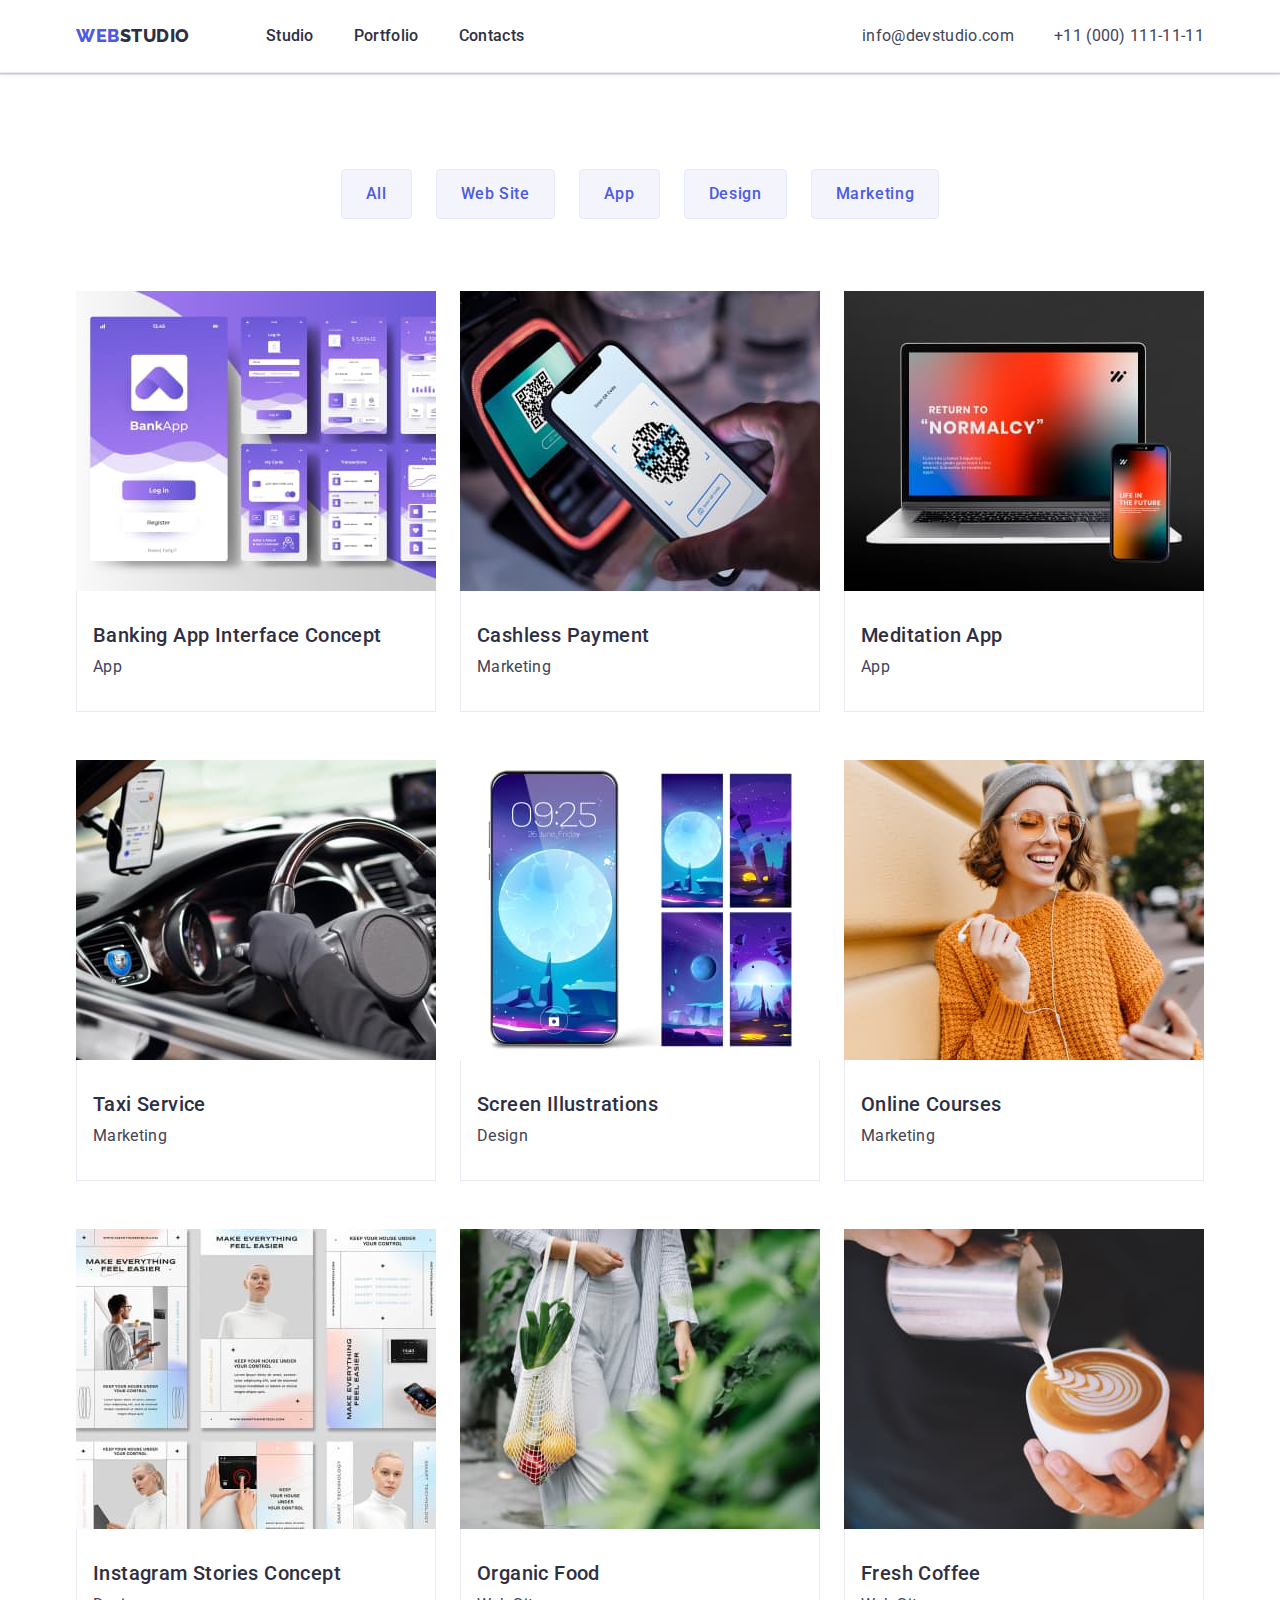
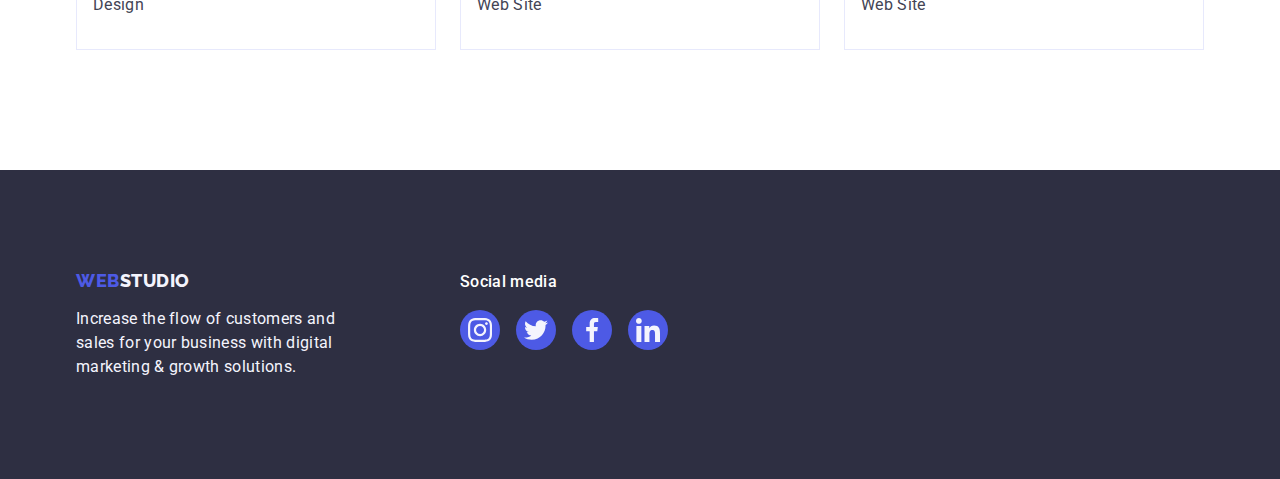
==== portfolio.html @ 392fb7d0 "Initial commit" ====
<!DOCTYPE html>
<html lang="en">
  <head>
    <meta charset="UTF-8" />
    <meta http-equiv="X-UA-Compatible" content="IE=edge" />
    <meta name="viewport" content="width=device-width, initial-scale=1.0" />
    <title>WebStudio</title>
    <link
      rel="stylesheet"
      href="https://cdn.jsdelivr.net/npm/modern-normalize@1.1.0/modern-normalize.min.css"
    />
    <link rel="preconnect" href="https://fonts.googleapis.com" />
    <link rel="preconnect" href="https://fonts.gstatic.com" crossorigin />
    <link
      href="https://fonts.googleapis.com/css2?family=Raleway:wght@800&family=Roboto:wght@400;500;700;900&display=swap"
      rel="stylesheet"
    />
    <link rel="stylesheet" href="./css/styles.css" />
  </head>
  <body>
    <header class="page-header">
      <div class="container page-header-container">
        <nav class="page-nav">
          <a class="logo-type link" href="./index.html"
            >Web<span class="colorr">Studio</span></a
          >
          <ul class="menu-list list">
            <li class="menu-item">
              <a class="menu-link link" href="./index.html">Studio</a>
            </li>

            <li class="menu-item">
              <a class="menu-link link" href="./portfolio.html">Portfolio</a>
            </li>

            <li class="menu-item">
              <a class="menu-link link" href="">Contacts</a>
            </li>
          </ul>
        </nav>

        <address class="contacts-i">
          <ul class="contact list">
            <li class="contact-item">
              <a class="addressa link" href="mailto:info@devstudio.com"
                >info@devstudio.com</a
              >
            </li>
            <li class="contact-item">
              <a class="addressa link" href="tel:+110001111111"
                >+11 (000) 111-11-11</a
              >
            </li>
          </ul>
        </address>
      </div>
    </header>

    <!-- Portfolio -->

    <main>
      <!-- Portfolio-btn -->

      <section class="section-portfolio">
        <div class="container">
          <h1 hidden class="zoro">filter-portfolio</h1>
          <ul class="flex-btn list">
            <li class="flex-list list">
              <button class="portfolio-btn" type="button">All</button>
            </li>

            <li class="flex-list list">
              <button class="portfolio-btn" type="button">Web Site</button>
            </li>

            <li class="flex-list list">
              <button class="portfolio-btn" type="button">App</button>
            </li>

            <li class="flex-list list">
              <button class="portfolio-btn" type="button">Design</button>
            </li>

            <li class="flex-list list">
              <button class="portfolio-btn" type="button">Marketing</button>
            </li>
          </ul>

          <!-- Portfolio-list -->

          <ul class="flex-container-portfolio list link">
            <li class="flex-items-portfolio link">
              <a href="" class="link-a"
                ><img
                  class="link"
                  src="./images/portfolio/img-4.jpg"
                  alt="img-banking-app"
                  width="360"
                  height="300"
                />
                <div class="post-ht">
                  <h2 class="post-heading menu-portfolio">
                    Banking App Interface Concept
                  </h2>
                  <p class="portfolio-text">App</p>
                </div>
              </a>
            </li>

            <li class="flex-items-portfolio link">
              <a href="" class="link-a"
                ><img
                  class="link"
                  src="./images/portfolio/img-5.jpg"
                  alt="img-cashless-payment"
                  width="360"
                  height="300"
                />
                <div class="post-ht">
                  <h2 class="post-heading menu-portfolio">Cashless Payment</h2>
                  <p class="portfolio-text">Marketing</p>
                </div>
              </a>
            </li>

            <li class="flex-items-portfolio link">
              <a href="" class="link-a">
                <img
                  class="link"
                  src="./images/portfolio/img-6.jpg"
                  alt="img-meditation-app"
                  width="360"
                  height="300"
                />

                <div class="post-ht">
                  <h2 class="post-heading menu-portfolio">Meditation App</h2>
                  <p class="portfolio-text">App</p>
                </div>
              </a>
            </li>

            <li class="flex-items-portfolio link">
              <a href="" class="link-a">
                <img
                  class="link"
                  src="./images/portfolio/img-7.jpg"
                  alt="img-taxi-service"
                  width="360"
                  height="300"
                />

                <div class="post-ht">
                  <h2 class="post-heading menu-portfolio">Taxi Service</h2>
                  <p class="portfolio-text">Marketing</p>
                </div>
              </a>
            </li>

            <li class="flex-items-portfolio link">
              <a href="" class="link-a">
                <img
                  class="link"
                  src="./images/portfolio/img-8.jpg"
                  alt="img-screen-illustrations"
                  width="360"
                  height="300"
                />

                <div class="post-ht">
                  <h2 class="post-heading menu-portfolio">
                    Screen Illustrations
                  </h2>
                  <p class="portfolio-text">Design</p>
                </div>
              </a>
            </li>

            <li class="flex-items-portfolio link">
              <a href="" class="link-a">
                <img
                  class="link"
                  src="./images/portfolio/img-9.jpg"
                  alt="img-online-courses"
                  width="360"
                  height="300"
                />

                <div class="post-ht">
                  <h2 class="post-heading menu-portfolio">Online Courses</h2>
                  <p class="portfolio-text">Marketing</p>
                </div>
              </a>
            </li>

            <li class="flex-items-portfolio link">
              <a href=""  class="link-a">
                <img
                  class="link"
                  src="./images/portfolio/img-10.jpg"
                  alt="img-instagram-stories-concept"
                  width="360"
                  height="300"
                />

                <div class="post-ht">
                  <h2 class="post-heading menu-portfolio">
                    Instagram Stories Concept
                  </h2>
                  <p class="portfolio-text">Design</p>
                </div>
              </a>
            </li>

            <li class="flex-items-portfolio link">
              <a href="" class="link-a">
                <img
                  class="link"
                  src="./images/portfolio/img-11.jpg"
                  alt="img-organic-food"
                  width="360"
                  height="300"
                />

                <div class="post-ht">
                  <h2 class="post-heading menu-portfolio">Organic Food</h2>
                  <p class="portfolio-text">Web Site</p>
                </div>
              </a>
            </li>

            <li class="flex-items-portfolio">
              <a href="" class="link-a">
                <img
                  class="link"
                  src="./images/portfolio/img-12.jpg"
                  alt="img-fresh-coffee"
                  width="360"
                  height="300"
                />

                <div class="post-ht">
                  <h2 class="post-heading menu-portfolio">Fresh Coffee</h2>
                  <p class="portfolio-text">Web Site</p>
                </div>
              </a>
            </li>
          </ul>
        </div>
      </section>
    </main>

    <!--footer  -->

    <footer class="footer">
      <div class="container footer-container">
        <div class="logo-type-text-footer">
          <a class="logo-type-footer link" href="./index.html"
            >Web<span class="colorr-footer">Studio</span></a
          >
          <p class="footer-text">
            Increase the flow of customers and sales for your business with
            digital marketing & growth solutions.
          </p>
        </div>
        <div class="social-network-footer">
          <p class="social-network-text">Social media</p>
          <ul class="social-network-list list">
            <li class="social-network-list-item">
              <a href="" class="social-network-list-link"
                ><svg class="social-network-list-icon" width="24" height="24">
                  <use href="./images/icons.svg#icon-instagram"></use>
                </svg>
              </a>
            </li>

            <li class="social-network-list-item">
              <a href="" class="social-network-list-link"
                ><svg class="social-network-list-icon" width="24" height="24">
                  <use href="./images/icons.svg#icon-twitter"></use>
                </svg>
              </a>
            </li>

            <li class="social-network-list-item">
              <a href="" class="social-network-list-link"
                ><svg class="social-network-list-icon" width="24" height="24">
                  <use href="./images/icons.svg#icon-facebook"></use>
                </svg>
              </a>
            </li>

            <li class="social-network-list-item">
              <a href="" class="social-network-list-link"
                ><svg class="social-network-list-icon" width="24" height="24">
                  <use href="./images/icons.svg#icon-linkedin"></use>
                </svg>
              </a>
            </li>
          </ul>
        </div>
      </div>
    </footer>

  </body>
</html>
---- css/styles.css ----
:root {
  --frequent-color: #2e2f42;
  --logo-btm-color: #4d5ae5;
  --text-color: #434455;
  --fond-color: #ffffff;
  --fond-btn-color: #f4f4fd;
  --btn-color: #404bbf;
  --border-color: #e7e9fc;
  --border-link: #8e8f99;
}

h1,
h2,
h3,
p {
  margin-top: 0;
  margin-bottom: 0;
}

ul {
  margin-top: 0;
  margin-bottom: 0;
  padding-left: 0;
}

img {
  display: block;
  height: auto;
  max-width: 100%;
}

address {
  font-style: normal;
}

button {
  cursor: pointer;
}

body {
  font-family: "Roboto", sans-serif;
  color: var(--text-color);
  background-color: var(--fond-color);
}

.list {
  list-style: none;
}
.link,
.link-a {
  text-decoration: none;
}

.container {
  max-width: 1158px;
  padding: 0 15px;
  margin: 0 auto;
}

/* Header */

.page-header {
  box-shadow: 0px 2px 1px rgba(46, 47, 66, 0.08),
    0px 1px 1px rgba(46, 47, 66, 0.16), 0px 1px 6px rgba(46, 47, 66, 0.08);
}

.logo-type {
  display: flex;
  align-items: center;
  margin-right: 76px;
  font-family: "Raleway", sans-serif;
  font-weight: 800;
  font-size: 18px;
  line-height: 1.17;
  letter-spacing: 0.03em;
  text-transform: uppercase;
  color: var(--logo-btm-color);
}

/*  color-logo*/

.colorr {
  color: var(--frequent-color);
}

.menu-list {
  display: flex;
  gap: 40px;
}

.menu-link {
  display: inline-block;
  padding-top: 24px;
  padding-bottom: 24px;
  font-weight: 500;
  font-size: 16px;
  line-height: 1.5;
  letter-spacing: 0.02em;
  color: var(--frequent-color);
}

.menu-link:hover,
.menu-link:focus {
  color: var(--btn-color);
}

.addressa {
  font-family: "Roboto", sans-serif;
  font-style: normal;
  font-size: 16px;
  line-height: 1.5;
  letter-spacing: 0.02em;
  color: var(--text-color);
  display: flex;
  align-items: center;
}

.contact-mailto-nunber,
.contact-mailto-nunbe {
  color: var(--btn-color);
}

.addressa:hover,
.addressa:focus {
  color: var(--btn-color);
}

.contact {
  display: flex;
  gap: 40px;
  padding-top: 24px;
  padding-bottom: 24px;
}

.contacts-i {
  font-style: normal;
  margin-left: auto;
}

.page-header {
  border-bottom: 1px solid var(--border-color);
  background-color: var(--fond-color);
}

.page-nav {
  display: flex;
  align-items: center;
}

.page-header .page-header-container {
  display: flex;
  align-items: center;
}

/* Section 1*/

.section-hero {
  background: var(--frequent-color);
  padding: 188px 0;
  background-repeat: no-repeat;
  background-image: linear-gradient(
      rgba(46, 47, 66, 0.7),
      rgba(46, 47, 66, 0.7)
    ),
    url(../images/hero/people-office.jpg);
  background-position: center;
  background-size: cover;
  max-width: 1440px;
  margin: 0 auto;
  background-color: #303030;
}

.main-title {
  font-size: 56px;
  line-height: 1.07;
  letter-spacing: 0.02em;
  color: var(--fond-color);
  max-width: 496px;
  display: flex;
  flex-wrap: wrap;
  margin-left: auto;
  margin-right: auto;
}

.modal-btn {
  font-family: "Roboto", sans-serif;
  font-weight: 500;
  font-size: 16px;
  line-height: 1.5;
  letter-spacing: 0.04em;
  color: var(--fond-color);
  background: var(--logo-btm-color);
  cursor: pointer;

  margin-top: 48px;
  margin-left: auto;
  margin-right: auto;
  display: block;
  padding: 16px 32px;
  border: none;
  height: 56px;
  min-width: 169px;
  border-radius: 4px;
}

.modal-btn:hover,
.modal-btn:focus {
  background: var(--btn-color);
  color: var(--fond-color);
}

/* Section 2 */

.distinctive-features {
  padding: 120px 0;
}

.visually-hidden {
  position: absolute;
  width: 1px;
  height: 1px;
  margin: -1px;
  border: 0;
  padding: 0;

  white-space: nowrap;
  clip-path: inset(100%);
  clip: rect(0 0 0 0);
  overflow: hidden;
}

.flex-container-s {
  list-style: none;
  display: flex;
  gap: 24px;
}

.flex-items-s {
  width: 264px;
  flex-basis: calc((100% - 72px) / 4);
}

.flex-h-s {
  display: flex;
  margin-bottom: 8px;
  margin-left: 0;
}

.distinctive-features-text {
  line-height: 24px;
}

.distinctive-features-header {
  text-align: center;
  font-weight: 500;
  font-size: 20px;
  line-height: 1.2;
  letter-spacing: 0.02em;
  color: var(--frequent-color);
}

.icon {
  display: flex;
  height: 112px;
  margin-bottom: 8px;
  justify-content: center;
  align-items: center;
  background: #f4f4fd;
  border-radius: 4px;
}

/* Section 3  */

.our-work {
  padding-bottom: 120px;
}

.our-work-header {
  font-size: 36px;
  line-height: 1.11;
  letter-spacing: 0.02em;
  text-transform: capitalize;
  text-align: center;
  color: var(--frequent-color);
}

.flex-container-w {
  display: flex;
  gap: 24px;
}

.flex-h-w {
  margin-bottom: 72px;
}

.flex-items-w {
  flex-basis: calc((100% - 48px) / 3);
}

/* Section 4*/

.flex-h-t {
  margin-bottom: 72px;
}

.flex-container-t {
  display: flex;
  gap: 24px;
}

.flex-items-t {
  border-radius: 0 0 4px 4px;
  flex-basis: calc((100% - 72px) / 4);
  box-shadow: 0px 1px 6px rgba(46, 47, 66, 0.08),
    0px 1px 1px rgba(46, 47, 66, 0.16), 0px 2px 1px rgba(46, 47, 66, 0.08);
}

.post-s-t {
  padding: 32px 0;
}

.team-member-name {
  text-align: center;
  margin-bottom: 8px;
}

.our-team-text {
  text-align: center;
}

.our-team {
  background: var(--fond-btn-color);
  padding: 120px 0;
}

.our-team-header {
  font-size: 36px;
  line-height: 1.11;
  letter-spacing: 0.02em;
  text-transform: capitalize;
  text-align: center;
  color: var(--frequent-color);
}

.team-member-name {
  font-weight: 500;
  font-size: 20px;
  line-height: 1.2;
  letter-spacing: 0.02em;
  color: var(--frequent-color);
}

.our-team-text {
  font-size: 16px;
  line-height: 1.5;
  letter-spacing: 0.02em;
  color: var(--text-color);
  margin-bottom: 8px;
}

/* container-our-team */

.container-our-team {
  width: 1158px;
}

.img {
  background-color: var(--fond-color);
}

.social-list {
  display: flex;
  justify-content: center;
  gap: 24px;
}

.social-list-item {
  width: 40px;
  height: 40px;
}

.social-list-link {
  display: flex;
  justify-content: center;
  align-items: center;
  width: 100%;
  height: 100%;
  border-radius: 50%;
  background-color: #4d5ae5;
}

.social-list-icon {
  fill: currentColor;
}

.social-list-link:hover,
.social-list-link:focus {
  background-color: #404bbf;
}

.social-list-link:hover .social-list-icon,
.social-list-link:focus .social-list-icon {
  fill: var(--fond-btn-color);
}

/* Section 5  */
.customers {
  padding-top: 120px;
  padding-bottom: 120px;
}

.customers-header {
  display: flex;
  justify-content: center;
  align-items: center;
  font-size: 36px;
  line-height: 1.1;
  margin-bottom: 72px;
  color: var(--frequent-color);
}

.customers-list {
  display: flex;
  gap: 24px;
  height: 88px;
}

.customers-list-item {
  width: calc((100% - 120px) / 6);
  height: 88px;
}

.customers-list-link {
  width: 100%;
  height: 100%;
}

.customers-list-link {
  display: flex;
  justify-content: center;
  align-items: center;
  border: 1px solid #8e8f99;
  border-radius: 4px;
  color: var(--border-link);
}

.customers-list-link:hover,
.customers-list-link:focus {
  border-color: #404bbf;
  color: #404bbf;
}

.customers-list-icon {
  fill: currentColor;
}

/* Footer */

.footer {
  background: var(--frequent-color);
  padding: 100px 0;
}

.logo-type-footer {
  font-family: "Raleway", sans-serif;
  font-style: normal;
  font-weight: 800;
  font-size: 18px;
  line-height: 1.17;
  letter-spacing: 0.03em;
  text-transform: uppercase;
  color: var(--logo-btm-color);
}

.footer-text {
  font-size: 16px;
  line-height: 1.5;
  letter-spacing: 0.02em;
  color: var(--fond-btn-color);
}

.logo-type-footer {
  margin-bottom: 16px;
  display: inline-block;
}

.footer-text {
  max-width: 264px;
}

/* colorr-footer-logo */
.colorr-footer {
  color: var(--fond-btn-color);
}

.footer-container {
  display: flex;
  align-items: baseline;
}

.logo-type-text-footer {
  margin-right: 120px;
}

.social-network-text {
  font-weight: 500;
  font-size: 16px;
  line-height: 1.5;
  letter-spacing: 0.02em;
  margin-bottom: 16px;
  color: var(--fond-color);
}

.social-network-list {
  display: flex;
  gap: 16px;
}

.social-network-list-link {
  display: flex;
  justify-content: center;
  align-items: center;
  width: 40px;
  height: 40px;
  border-radius: 50%;
  background-color: #4d5ae5;
}

.social-network-list-link:hover,
.social-network-list-link:focus {
  background-color: #31d0aa;
}

.social-network-list-icon {
  fill: var(--fond-btn-color);
}

/* Portfolio */

.menu-portfolio {
  font-weight: 500;
  font-size: 20px;
  line-height: 1.2;
  letter-spacing: 0.02em;
  color: var(--frequent-color);
}

.portfolio-text {
  font-size: 16px;
  line-height: 1.5;
  letter-spacing: 0.02em;
  color: var(--text-color);
}

.portfolio-btn:hover,
.portfolio-btn:focus {
  background: var(--btn-color);
  color: var(--fond-color);
  border: 1px solid transparent;
  box-shadow: 0px 3px 1px rgba(0, 0, 0, 0.1), 0px 2px 1px rgba(0, 0, 0, 0.08),
    0px 2px 2px rgba(0, 0, 0, 0.12);
}

.portfolio-btn {
  font-family: "Roboto", sans-serif;
  font-weight: 500;
  font-size: 16px;
  line-height: 1.5;
  letter-spacing: 0.04em;
  color: var(--logo-btm-color);
  background-color: var(--fond-btn-color);
  cursor: pointer;
}

/* Portfolio-container */

.section-portfolio {
  padding-top: 96px;
  padding-bottom: 120px;
}

.flex-btn {
  display: flex;
  flex-wrap: wrap;
  justify-content: center;
  gap: 24px;
  margin-bottom: 72px;
}

.portfolio-btn {
  padding: 12px 24px;
  border-radius: 4px;
  border: 1px solid var(--border-color);
}

.flex-container-portfolio {
  list-style: none;
  display: flex;
  flex-wrap: wrap;
  gap: 24px;
  row-gap: 48px;
}

.flex-items-portfolio {
  width: calc((100% - 48px) / 3);
}

.post-ht {
  padding: 32px 16px;
  border: 1px solid var(--border-color);
  border-top: none;
}

.post-heading {
  margin-bottom: 8px;
}

.link-a {
  display: block;
}

.link-a:hover,
.link-a:focus {
  box-shadow: 0px 1px 6px rgba(46, 47, 66, 0.08),
    0px 1px 1px rgba(46, 47, 66, 0.16), 0px 2px 1px rgba(46, 47, 66, 0.08);
}
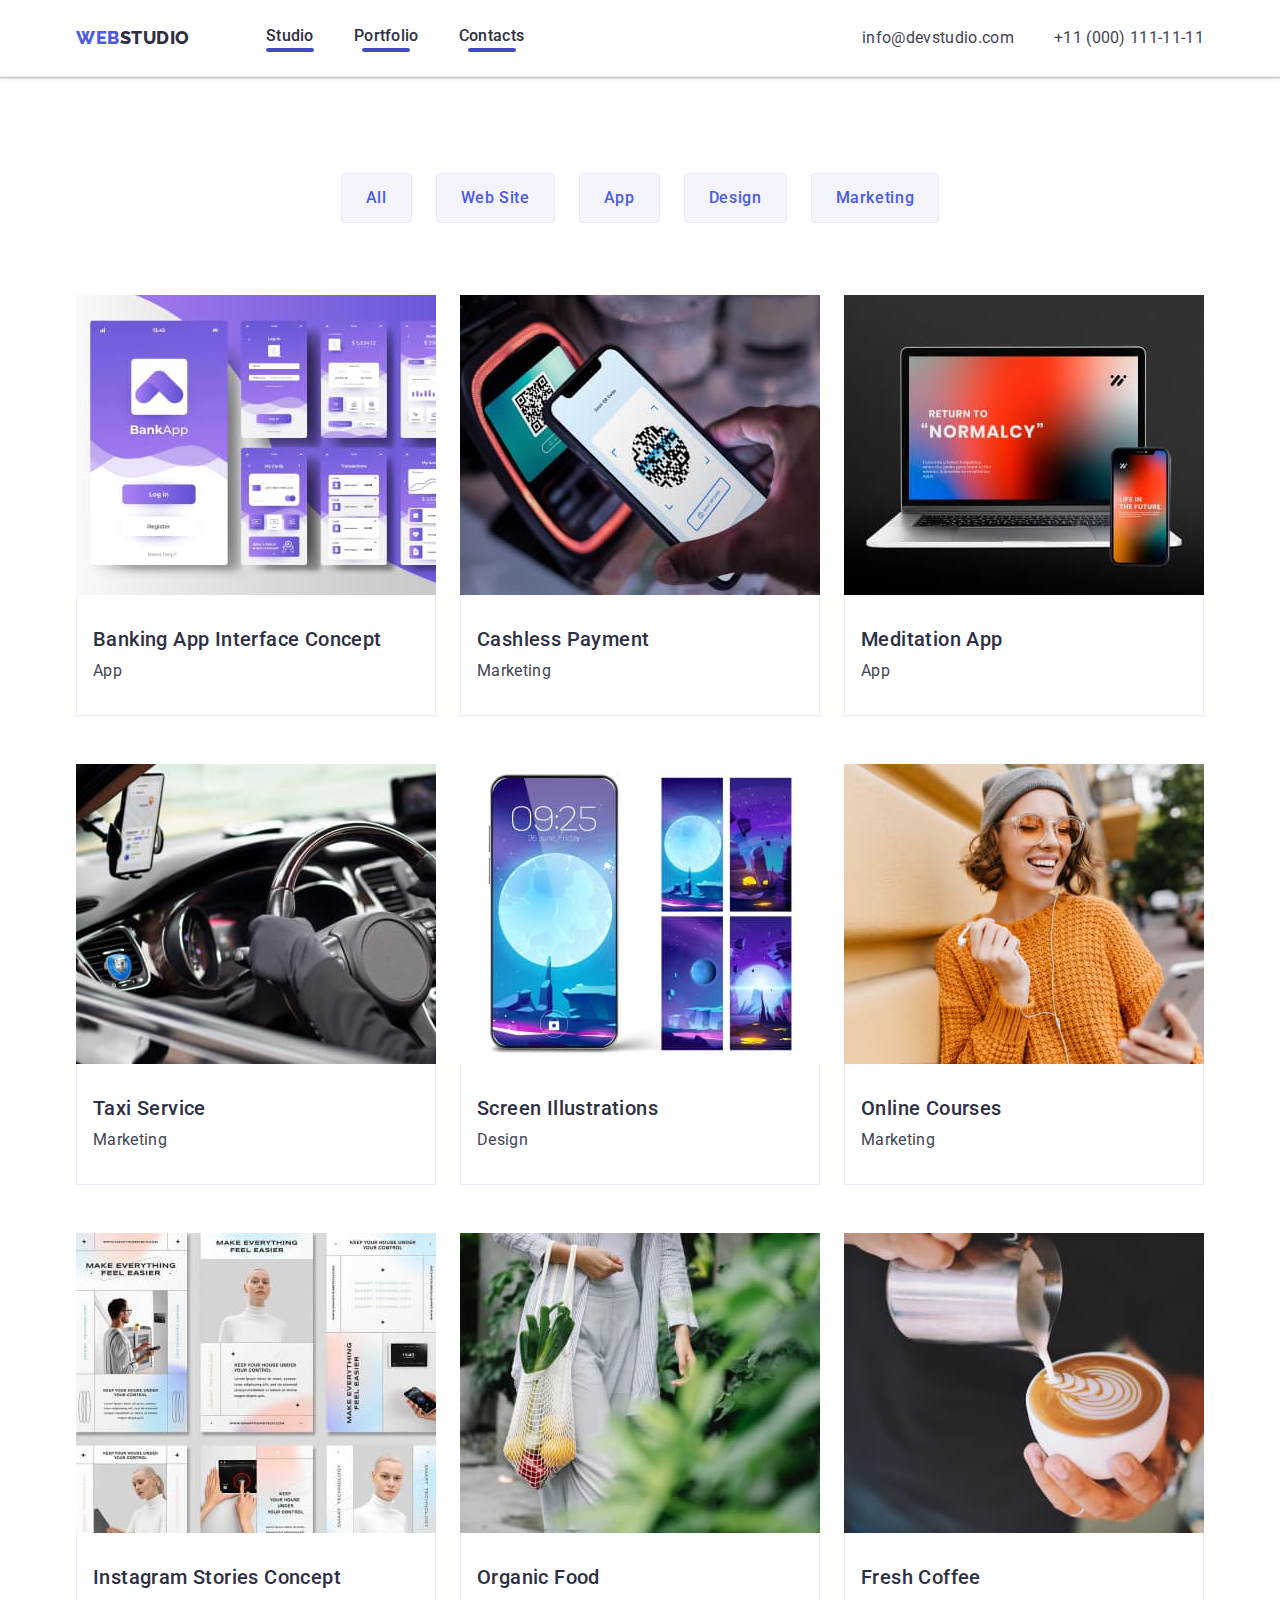
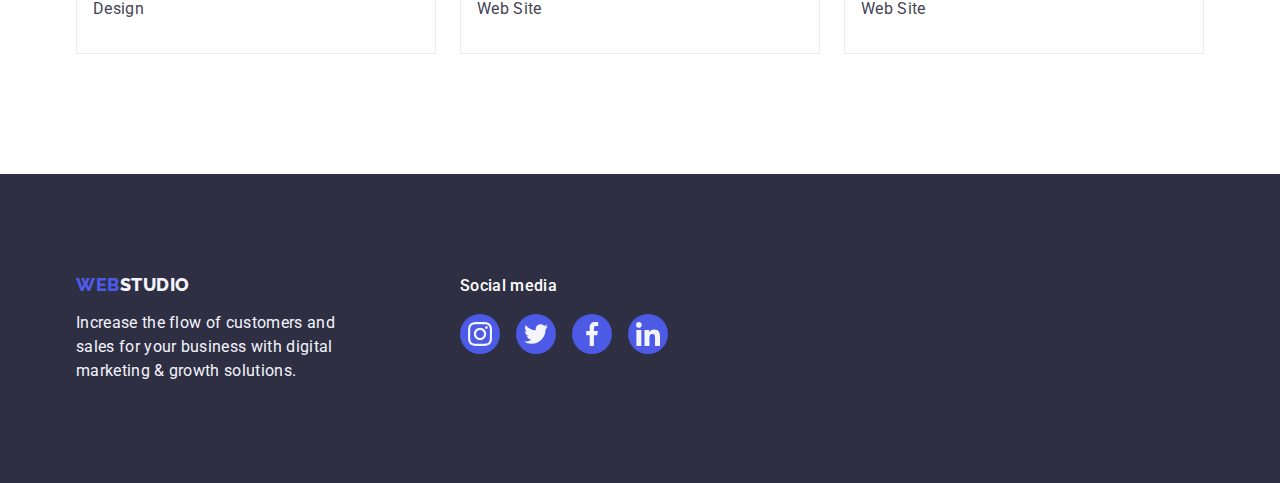
==== commit 52067cb4: "modal" ====
--- a/portfolio.html
+++ b/portfolio.html
@@ -17,6 +17,7 @@
     />
     <link rel="stylesheet" href="./css/styles.css" />
   </head>
+  
   <body>
     <header class="page-header">
       <div class="container page-header-container">
@@ -57,10 +58,8 @@
     </header>
 
     <!-- Portfolio -->
-
     <main>
       <!-- Portfolio-btn -->
-
       <section class="section-portfolio">
         <div class="container">
           <h1 hidden class="zoro">filter-portfolio</h1>
@@ -87,17 +86,24 @@
           </ul>
 
           <!-- Portfolio-list -->
-
           <ul class="flex-container-portfolio list link">
             <li class="flex-items-portfolio link">
-              <a href="" class="link-a"
-                ><img
-                  class="link"
-                  src="./images/portfolio/img-4.jpg"
-                  alt="img-banking-app"
-                  width="360"
-                  height="300"
-                />
+              <a href="" class="link-a">
+                <div class="link-overlay">
+                  <img
+                    class="link"
+                    src="./images/portfolio/img-4.jpg"
+                    alt="img-banking-app"
+                    width="360"
+                    height="300"
+                  />
+                  <p class="overlay">
+                    14 Stylish and User-Friendly App Design Concepts · Task
+                    Manager App · Calorie Tracker App · Exotic Fruit Ecommerce
+                    App · Cloud Storage App
+                  </p>
+                </div>
+
                 <div class="post-ht">
                   <h2 class="post-heading menu-portfolio">
                     Banking App Interface Concept
@@ -108,14 +114,22 @@
             </li>
 
             <li class="flex-items-portfolio link">
-              <a href="" class="link-a"
-                ><img
-                  class="link"
-                  src="./images/portfolio/img-5.jpg"
-                  alt="img-cashless-payment"
-                  width="360"
-                  height="300"
-                />
+              <a href="" class="link-a">
+                <div class="link-overlay">
+                  <img
+                    class="link"
+                    src="./images/portfolio/img-5.jpg"
+                    alt="img-cashless-payment"
+                    width="360"
+                    height="300"
+                  />
+                  <p class="overlay">
+                    14 Stylish and User-Friendly App Design Concepts · Task
+                    Manager App · Calorie Tracker App · Exotic Fruit Ecommerce
+                    App · Cloud Storage App
+                  </p>
+                </div>
+
                 <div class="post-ht">
                   <h2 class="post-heading menu-portfolio">Cashless Payment</h2>
                   <p class="portfolio-text">Marketing</p>
@@ -125,13 +139,20 @@
 
             <li class="flex-items-portfolio link">
               <a href="" class="link-a">
-                <img
-                  class="link"
-                  src="./images/portfolio/img-6.jpg"
-                  alt="img-meditation-app"
-                  width="360"
-                  height="300"
-                />
+                <div class="link-overlay">
+                  <img
+                    class="link"
+                    src="./images/portfolio/img-6.jpg"
+                    alt="img-meditation-app"
+                    width="360"
+                    height="300"
+                  />
+                  <p class="overlay">
+                    14 Stylish and User-Friendly App Design Concepts · Task
+                    Manager App · Calorie Tracker App · Exotic Fruit Ecommerce
+                    App · Cloud Storage App
+                  </p>
+                </div>
 
                 <div class="post-ht">
                   <h2 class="post-heading menu-portfolio">Meditation App</h2>
@@ -142,13 +163,20 @@
 
             <li class="flex-items-portfolio link">
               <a href="" class="link-a">
-                <img
-                  class="link"
-                  src="./images/portfolio/img-7.jpg"
-                  alt="img-taxi-service"
-                  width="360"
-                  height="300"
-                />
+                <div class="link-overlay">
+                  <img
+                    class="link"
+                    src="./images/portfolio/img-7.jpg"
+                    alt="img-taxi-service"
+                    width="360"
+                    height="300"
+                  />
+                  <p class="overlay">
+                    14 Stylish and User-Friendly App Design Concepts · Task
+                    Manager App · Calorie Tracker App · Exotic Fruit Ecommerce
+                    App · Cloud Storage App
+                  </p>
+                </div>
 
                 <div class="post-ht">
                   <h2 class="post-heading menu-portfolio">Taxi Service</h2>
@@ -159,13 +187,20 @@
 
             <li class="flex-items-portfolio link">
               <a href="" class="link-a">
-                <img
-                  class="link"
-                  src="./images/portfolio/img-8.jpg"
-                  alt="img-screen-illustrations"
-                  width="360"
-                  height="300"
-                />
+                <div class="link-overlay">
+                  <img
+                    class="link"
+                    src="./images/portfolio/img-8.jpg"
+                    alt="img-screen-illustrations"
+                    width="360"
+                    height="300"
+                  />
+                  <p class="overlay">
+                    14 Stylish and User-Friendly App Design Concepts · Task
+                    Manager App · Calorie Tracker App · Exotic Fruit Ecommerce
+                    App · Cloud Storage App
+                  </p>
+                </div>
 
                 <div class="post-ht">
                   <h2 class="post-heading menu-portfolio">
@@ -178,13 +213,20 @@
 
             <li class="flex-items-portfolio link">
               <a href="" class="link-a">
-                <img
-                  class="link"
-                  src="./images/portfolio/img-9.jpg"
-                  alt="img-online-courses"
-                  width="360"
-                  height="300"
-                />
+                <div class="link-overlay">
+                  <img
+                    class="link"
+                    src="./images/portfolio/img-9.jpg"
+                    alt="img-online-courses"
+                    width="360"
+                    height="300"
+                  />
+                  <p class="overlay">
+                    14 Stylish and User-Friendly App Design Concepts · Task
+                    Manager App · Calorie Tracker App · Exotic Fruit Ecommerce
+                    App · Cloud Storage App
+                  </p>
+                </div>
 
                 <div class="post-ht">
                   <h2 class="post-heading menu-portfolio">Online Courses</h2>
@@ -194,14 +236,21 @@
             </li>
 
             <li class="flex-items-portfolio link">
-              <a href=""  class="link-a">
-                <img
-                  class="link"
-                  src="./images/portfolio/img-10.jpg"
-                  alt="img-instagram-stories-concept"
-                  width="360"
-                  height="300"
-                />
+              <a href="" class="link-a">
+                <div class="link-overlay">
+                  <img
+                    class="link"
+                    src="./images/portfolio/img-10.jpg"
+                    alt="img-instagram-stories-concept"
+                    width="360"
+                    height="300"
+                  />
+                  <p class="overlay">
+                    14 Stylish and User-Friendly App Design Concepts · Task
+                    Manager App · Calorie Tracker App · Exotic Fruit Ecommerce
+                    App · Cloud Storage App
+                  </p>
+                </div>
 
                 <div class="post-ht">
                   <h2 class="post-heading menu-portfolio">
@@ -214,13 +263,20 @@
 
             <li class="flex-items-portfolio link">
               <a href="" class="link-a">
-                <img
-                  class="link"
-                  src="./images/portfolio/img-11.jpg"
-                  alt="img-organic-food"
-                  width="360"
-                  height="300"
-                />
+                <div class="link-overlay">
+                  <img
+                    class="link"
+                    src="./images/portfolio/img-11.jpg"
+                    alt="img-organic-food"
+                    width="360"
+                    height="300"
+                  />
+                  <p class="overlay">
+                    14 Stylish and User-Friendly App Design Concepts · Task
+                    Manager App · Calorie Tracker App · Exotic Fruit Ecommerce
+                    App · Cloud Storage App
+                  </p>
+                </div>
 
                 <div class="post-ht">
                   <h2 class="post-heading menu-portfolio">Organic Food</h2>
@@ -231,13 +287,20 @@
 
             <li class="flex-items-portfolio">
               <a href="" class="link-a">
-                <img
-                  class="link"
-                  src="./images/portfolio/img-12.jpg"
-                  alt="img-fresh-coffee"
-                  width="360"
-                  height="300"
-                />
+                <div class="link-overlay">
+                  <img
+                    class="link"
+                    src="./images/portfolio/img-12.jpg"
+                    alt="img-fresh-coffee"
+                    width="360"
+                    height="300"
+                  />
+                  <p class="overlay">
+                    14 Stylish and User-Friendly App Design Concepts · Task
+                    Manager App · Calorie Tracker App · Exotic Fruit Ecommerce
+                    App · Cloud Storage App
+                  </p>
+                </div>
 
                 <div class="post-ht">
                   <h2 class="post-heading menu-portfolio">Fresh Coffee</h2>
@@ -251,7 +314,6 @@
     </main>
 
     <!--footer  -->
-
     <footer class="footer">
       <div class="container footer-container">
         <div class="logo-type-text-footer">
@@ -301,6 +363,5 @@
         </div>
       </div>
     </footer>
-
   </body>
 </html>
--- a/css/styles.css
+++ b/css/styles.css
@@ -7,6 +7,7 @@
   --btn-color: #404bbf;
   --border-color: #e7e9fc;
   --border-link: #8e8f99;
+  --transition: 250ms cubic-bezier(0.4, 0, 0.2, 1);
 }
 
 h1,
@@ -97,6 +98,7 @@
   line-height: 1.5;
   letter-spacing: 0.02em;
   color: var(--frequent-color);
+  transition: color var(--transition);
 }
 
 .menu-link:hover,
@@ -104,6 +106,16 @@
   color: var(--btn-color);
 }
 
+.menu-link::after {
+  display: block;
+  width: 48px;
+  height: 4px;
+  background-color: var(--btn-color);
+  border-radius: 2px;
+  content: "";
+  margin: 0 auto;
+}
+
 .addressa {
   font-family: "Roboto", sans-serif;
   font-style: normal;
@@ -113,6 +125,7 @@
   color: var(--text-color);
   display: flex;
   align-items: center;
+  transition: color var(--transition);
 }
 
 .contact-mailto-nunber,
@@ -201,6 +214,7 @@
   height: 56px;
   min-width: 169px;
   border-radius: 4px;
+  transition: color var(--transition), background var(--transition);
 }
 
 .modal-btn:hover,
@@ -387,6 +401,7 @@
   height: 100%;
   border-radius: 50%;
   background-color: #4d5ae5;
+  transition: background-color var(--transition);
 }
 
 .social-list-icon {
@@ -442,6 +457,7 @@
   border: 1px solid #8e8f99;
   border-radius: 4px;
   color: var(--border-link);
+  transition: color var(--transition);
 }
 
 .customers-list-link:hover,
@@ -524,6 +540,7 @@
   height: 40px;
   border-radius: 50%;
   background-color: #4d5ae5;
+  transition: background-color var(--transition);
 }
 
 .social-network-list-link:hover,
@@ -570,6 +587,7 @@
   color: var(--logo-btm-color);
   background-color: var(--fond-btn-color);
   cursor: pointer;
+  transition: color var(--transition), background var(--transition), box-shadow var(--transition);
 }
 
 /* Portfolio-container */
@@ -617,6 +635,7 @@
 
 .link-a {
   display: block;
+  transition: box-shadow var(--transition);
 }
 
 .link-a:hover,
@@ -624,3 +643,62 @@
   box-shadow: 0px 1px 6px rgba(46, 47, 66, 0.08),
     0px 1px 1px rgba(46, 47, 66, 0.16), 0px 2px 1px rgba(46, 47, 66, 0.08);
 }
+
+.overlay {
+  position: absolute;
+  left: 0;
+  top: 0;
+  width: 100%;
+  height: 100%;
+  transform: translate(0, 100%);
+  transition: transform 500ms linear;
+  background: linear-gradient(0deg, rgba(77, 90, 229, 0.1), rgba(77, 90, 229, 0.1));
+background-blend-mode: soft-light, normal;
+mix-blend-mode: normal;
+
+  color: #f4f4fd;
+  padding-top: 40px;
+  padding-bottom: 164px;
+  padding-left: 32px;
+  padding-right: 32px;
+  font-family: Roboto;
+  font-size: 16px;
+  font-weight: 400;
+  line-height: 24px;
+  letter-spacing: 0.02em;
+  text-align: left;
+}
+
+.link-overlay {
+  position: relative;
+  overflow: hidden;
+}
+
+.link-a:hover .overlay,
+.link-a:focus .overlay
+ {
+  transform: translate(0, 0);
+
+}
+
+/* modal wind */
+
+.backdrop {
+  position: fixed;
+  top: 0;
+  left: 0;
+  z-index: 100;
+  width: 100%;
+  height: 100%;
+  background-color: rgba(46, 47, 66, 0.4);;
+}
+
+.modal {
+  position: absolute;
+  top: 50%;
+  left: 50%;
+  transform: translate(-50%, 50%);
+  width: 408px;
+  height: 584px;
+  background-color: #FCFCFC;
+}
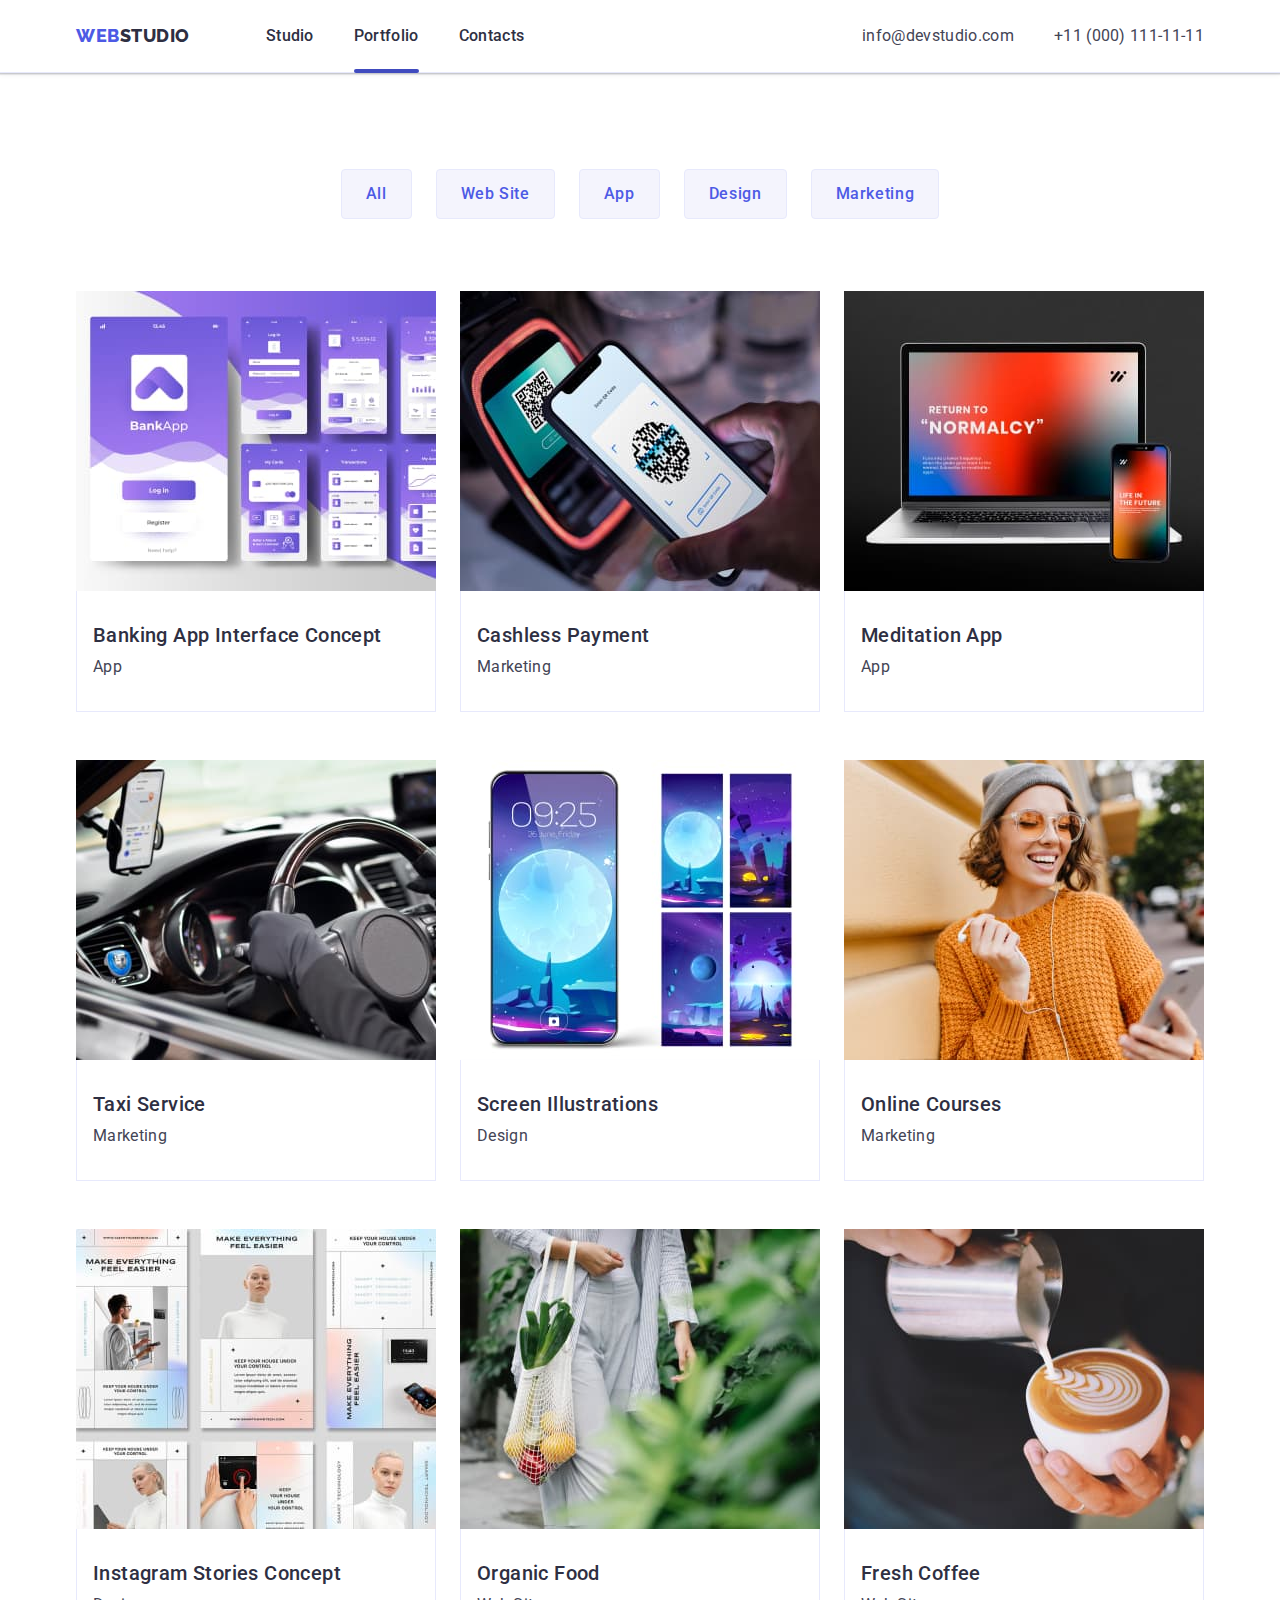
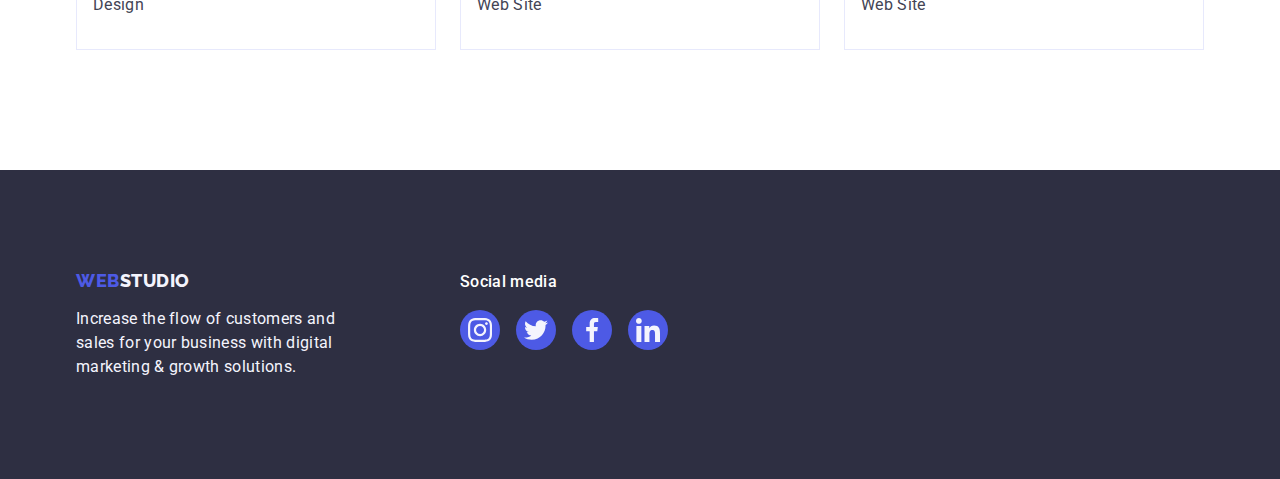
==== commit b2305861: "as" ====
--- a/portfolio.html
+++ b/portfolio.html
@@ -31,7 +31,7 @@
             </li>
 
             <li class="menu-item">
-              <a class="menu-link link" href="./portfolio.html">Portfolio</a>
+              <a class="menu-link link menu-link-after" href="./portfolio.html">Portfolio</a>
             </li>
 
             <li class="menu-item">
--- a/css/styles.css
+++ b/css/styles.css
@@ -90,6 +90,7 @@
 }
 
 .menu-link {
+  position: relative;
   display: inline-block;
   padding-top: 24px;
   padding-bottom: 24px;
@@ -106,9 +107,12 @@
   color: var(--btn-color);
 }
 
-.menu-link::after {
+.menu-link-after::after {
+  position: absolute;
+  left: 0;
+  bottom: -1px;
   display: block;
-  width: 48px;
+  width: 100%;
   height: 4px;
   background-color: var(--btn-color);
   border-radius: 2px;
@@ -652,16 +656,15 @@
   height: 100%;
   transform: translate(0, 100%);
   transition: transform 500ms linear;
-  background: linear-gradient(0deg, rgba(77, 90, 229, 0.1), rgba(77, 90, 229, 0.1));
-background-blend-mode: soft-light, normal;
-mix-blend-mode: normal;
-
+  background: #4D5AE5;
+  background: linear-gradient(0deg, rgba(77, 90, 229, 0.7), rgba(77, 90, 229, 0.7));
+  background-blend-mode: soft-light, normal;
+  mix-blend-mode: normal;
   color: #f4f4fd;
   padding-top: 40px;
   padding-bottom: 164px;
   padding-left: 32px;
   padding-right: 32px;
-  font-family: Roboto;
   font-size: 16px;
   font-weight: 400;
   line-height: 24px;
@@ -690,15 +693,53 @@
   z-index: 100;
   width: 100%;
   height: 100%;
-  background-color: rgba(46, 47, 66, 0.4);;
+  background-color: rgba(46, 47, 66, 0.4);
+}
+
+.backdrop.is-hidden {
+  opacity: 0;
+  visibility: hidden;
+  pointer-events: none;
 }
 
 .modal {
   position: absolute;
   top: 50%;
   left: 50%;
-  transform: translate(-50%, 50%);
+  transform: translate(-50%, -50%);
   width: 408px;
   height: 584px;
+  border-radius: 4px;
   background-color: #FCFCFC;
 }
+
+.modal-close-btn {
+  position: absolute;
+    top: 24px;
+    right: 24px;
+    display: flex;
+    justify-content: center;
+    align-items: center;
+    background-color: transparent;
+    width: 24px;
+    height: 24px;
+    border-radius: 50%;
+    background: #E7E9FC;
+    border: 1px solid rgba(0, 0, 0, 0.1);
+    transition: border-color var(--transition);
+}
+
+.modal-close-btn:hover,
+.modal-close-btn:focus {
+  background-color: var(--btn-color);
+ border-color: var(--btn-color);
+}
+
+.modal-close-btn:hover .modal-close-btn-icon,
+.modal-close-btn:focus .modal-close-btn-icon {
+    fill: var(--fond-btn-color);
+}
+
+.modal-close-btn-icon {
+  transition: fill var(--transition);
+}